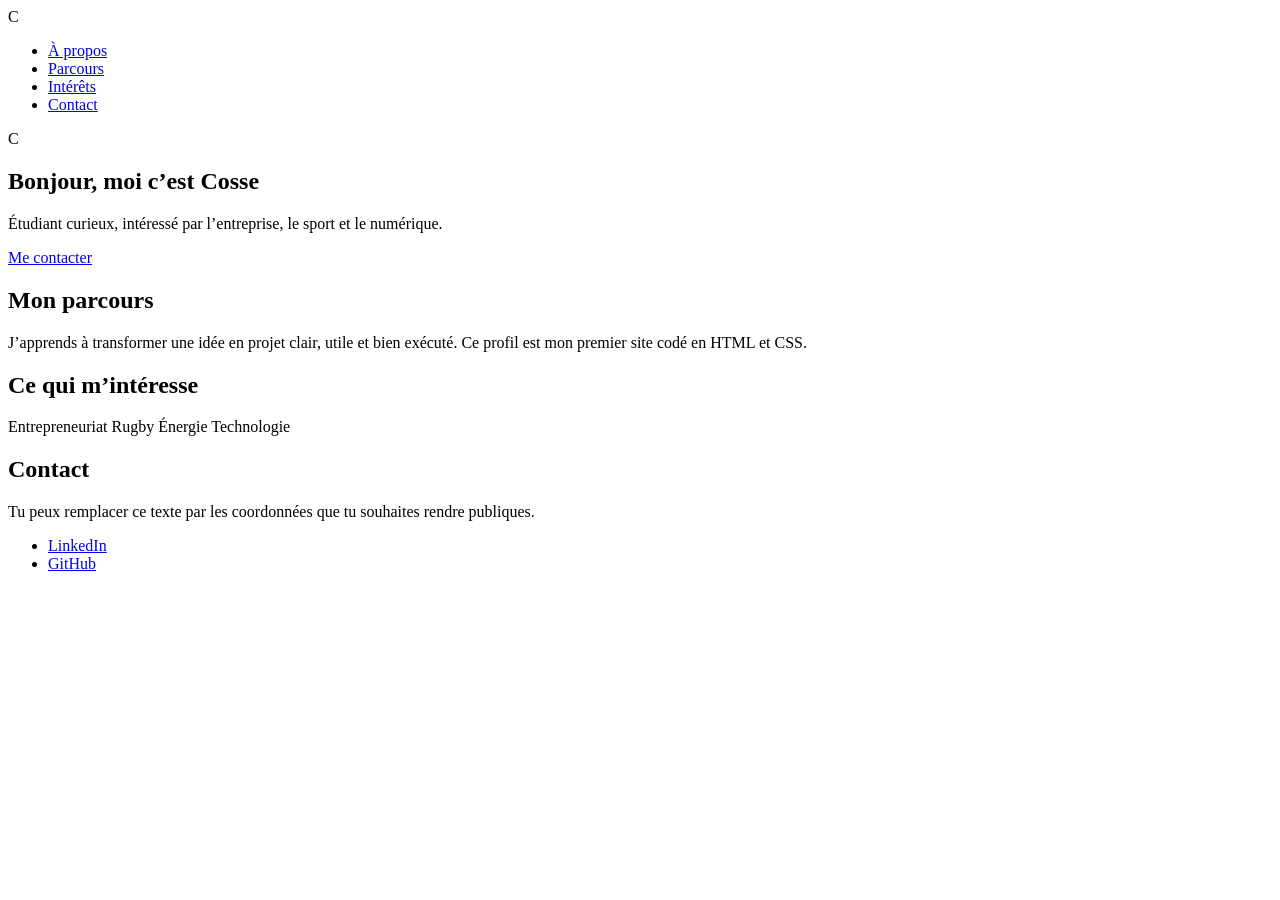
==== index.html @ 1f16dc97 "Add index.html" ====
<!DOCTYPE html>
<html lang="fr">
  <head>
    <meta charset="UTF-8">
    <meta name="viewport" content="width=device-width, initial-scale=1">
    <title>Profil de Cosse</title>
    <meta name="description" content="Profil étudiant de Cosse, réalisé en HTML et CSS.">
    <link rel="preconnect" href="https://fonts.googleapis.com">
    <link rel="preconnect" href="https://fonts.gstatic.com" crossorigin>
    <link href="https://fonts.googleapis.com/css2?family=Lora:wght@500;600&family=Open+Sans:wght@400;600;700&display=swap" rel="stylesheet">
    <link rel="stylesheet" href="style.css">
  </head>
  <body>
    <aside class="sidebar">
      <div class="avatar" aria-hidden="true">C</div>
      <nav aria-label="Navigation du profil">
        <ul class="list-unstyled">
          <li><a href="#about">À propos</a></li>
          <li><a href="#studies">Parcours</a></li>
          <li><a href="#interests">Intérêts</a></li>
          <li><a href="#contact">Contact</a></li>
        </ul>
      </nav>
    </aside>

    <main class="page-content">
      <div class="container">
        <section class="card-white text-center" id="about">
          <div class="profile-picture" role="img" aria-label="Initiale C">C</div>
          <h1>Bonjour, moi c’est Cosse</h1>
          <p class="lead">Étudiant curieux, intéressé par l’entreprise, le sport et le numérique.</p>
          <a class="btn-blue" href="#contact">Me contacter</a>
        </section>

        <section class="card-white" id="studies">
          <h2>Mon parcours</h2>
          <p>J’apprends à transformer une idée en projet clair, utile et bien exécuté. Ce profil est mon premier site codé en HTML et CSS.</p>
        </section>

        <section class="card-white" id="interests">
          <h2>Ce qui m’intéresse</h2>
          <div class="tag-list">
            <span class="tag">Entrepreneuriat</span>
            <span class="tag">Rugby</span>
            <span class="tag">Énergie</span>
            <span class="tag">Technologie</span>
          </div>
        </section>

        <section class="card-white" id="contact">
          <h2>Contact</h2>
          <p>Tu peux remplacer ce texte par les coordonnées que tu souhaites rendre publiques.</p>
          <ul class="list-inline">
            <li><a href="#">LinkedIn</a></li>
            <li><a href="#">GitHub</a></li>
          </ul>
        </section>
      </div>
    </main>
  </body>
</html>
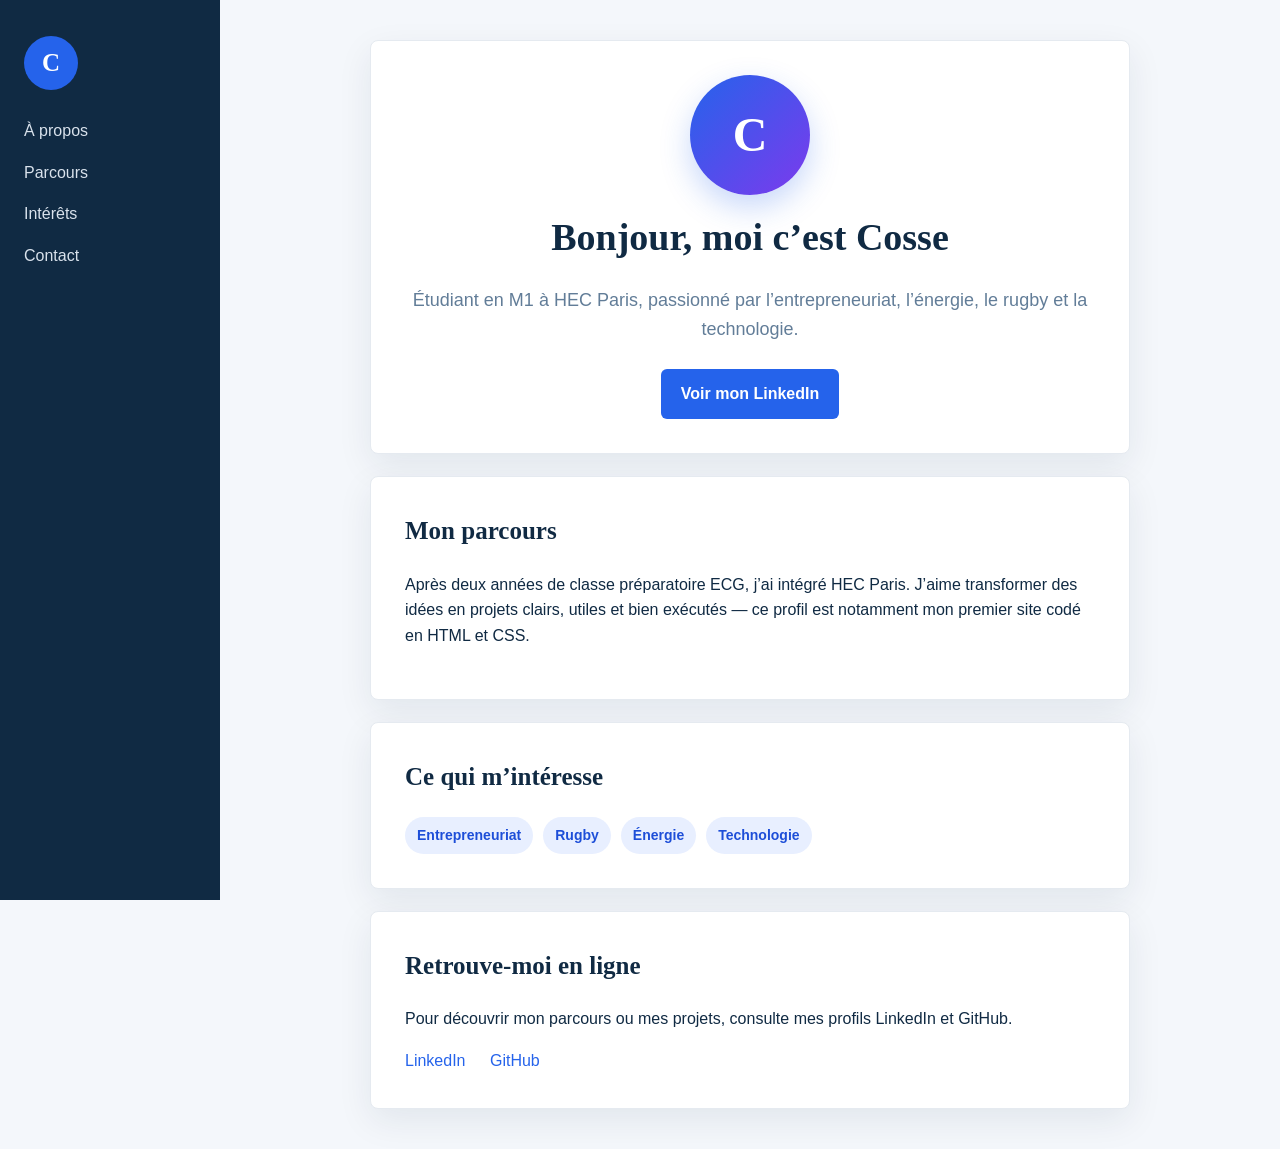
==== commit d3bd81a8: "Complete profile content and social links" ====
--- a/index.html
+++ b/index.html
@@ -26,15 +26,15 @@
     <main class="page-content">
       <div class="container">
         <section class="card-white text-center" id="about">
-          <div class="profile-picture" role="img" aria-label="Initiale C">C</div>
+          <div class="profile-picture" role="img" aria-label="Monogramme de Cosse">C</div>
           <h1>Bonjour, moi c’est Cosse</h1>
-          <p class="lead">Étudiant curieux, intéressé par l’entreprise, le sport et le numérique.</p>
-          <a class="btn-blue" href="#contact">Me contacter</a>
+          <p class="lead">Étudiant en M1 à HEC Paris, passionné par l’entrepreneuriat, l’énergie, le rugby et la technologie.</p>
+          <a class="btn-blue" href="https://www.linkedin.com/in/cosse-appel-686ba7332/" target="_blank" rel="noopener noreferrer">Voir mon LinkedIn</a>
         </section>
 
         <section class="card-white" id="studies">
           <h2>Mon parcours</h2>
-          <p>J’apprends à transformer une idée en projet clair, utile et bien exécuté. Ce profil est mon premier site codé en HTML et CSS.</p>
+          <p>Après deux années de classe préparatoire ECG, j’ai intégré HEC Paris. J’aime transformer des idées en projets clairs, utiles et bien exécutés — ce profil est notamment mon premier site codé en HTML et CSS.</p>
         </section>
 
         <section class="card-white" id="interests">
@@ -48,11 +48,11 @@
         </section>
 
         <section class="card-white" id="contact">
-          <h2>Contact</h2>
-          <p>Tu peux remplacer ce texte par les coordonnées que tu souhaites rendre publiques.</p>
+          <h2>Retrouve-moi en ligne</h2>
+          <p>Pour découvrir mon parcours ou mes projets, consulte mes profils LinkedIn et GitHub.</p>
           <ul class="list-inline">
-            <li><a href="#">LinkedIn</a></li>
-            <li><a href="#">GitHub</a></li>
+            <li><a href="https://www.linkedin.com/in/cosse-appel-686ba7332/" target="_blank" rel="noopener noreferrer">LinkedIn</a></li>
+            <li><a href="https://github.com/Cosske" target="_blank" rel="noopener noreferrer">GitHub</a></li>
           </ul>
         </section>
       </div>
--- a/style.css
+++ b/style.css
@@ -0,0 +1,68 @@
+:root {
+  --navy: #102a43;
+  --blue: #2563eb;
+  --blue-dark: #1d4ed8;
+  --paper: #f4f7fb;
+  --white: #ffffff;
+  --muted: #627d98;
+}
+
+* { box-sizing: border-box; }
+html { scroll-behavior: smooth; }
+body {
+  margin: 0;
+  color: var(--navy);
+  background: var(--paper);
+  font-family: "Open Sans", sans-serif;
+  font-size: 16px;
+  line-height: 1.6;
+}
+h1, h2 { font-family: "Lora", serif; }
+h1 { margin: 12px 0; font-size: 38px; }
+h2 { margin-top: 0; font-size: 25px; }
+a { color: var(--blue); text-decoration: none; transition: color 0.3s ease, transform 0.3s ease; }
+a:hover { color: var(--blue-dark); }
+
+.sidebar {
+  position: fixed;
+  inset: 0 auto 0 0;
+  width: 220px;
+  padding: 36px 24px;
+  color: white;
+  background: var(--navy);
+}
+.avatar, .profile-picture {
+  display: grid;
+  place-items: center;
+  border-radius: 50%;
+  font-family: "Lora", serif;
+  font-weight: 600;
+}
+.avatar { width: 54px; height: 54px; margin-bottom: 28px; background: var(--blue); font-size: 25px; }
+.profile-picture { width: 120px; height: 120px; margin: 0 auto; color: white; background: linear-gradient(135deg, var(--blue), #7c3aed); font-size: 48px; box-shadow: 0 12px 30px rgba(37, 99, 235, 0.25); }
+.list-unstyled, .list-inline { margin: 0; padding-left: 0; list-style: none; }
+.list-unstyled li { margin: 16px 0; }
+.sidebar a { color: #d9e2ec; }
+.sidebar a:hover { color: white; }
+.page-content { margin-left: 220px; }
+.container { width: min(760px, calc(100% - 40px)); margin: 40px auto; }
+.card-white { margin: 22px 0; padding: 34px; background: var(--white); border: 1px solid #e5eaf0; border-radius: 8px; box-shadow: 0 12px 35px rgba(16, 42, 67, 0.08); transition: transform 0.3s ease, box-shadow 0.3s ease; }
+.card-white:hover { transform: translateY(-2px); box-shadow: 0 16px 40px rgba(16, 42, 67, 0.12); }
+.text-center { text-align: center; }
+.lead { color: var(--muted); font-size: 18px; }
+.btn-blue { display: inline-block; margin-top: 8px; padding: 12px 20px; color: white; background: var(--blue); border-radius: 6px; font-weight: 700; }
+.btn-blue:hover { color: white; background: var(--blue-dark); transform: translateY(-1px); }
+.tag-list { display: flex; flex-wrap: wrap; gap: 10px; }
+.tag { padding: 7px 12px; color: var(--blue-dark); background: #e8efff; border-radius: 999px; font-size: 14px; font-weight: 600; }
+.list-inline li { display: inline; padding-right: 20px; }
+
+@media (max-width: 720px) {
+  .sidebar { position: static; width: 100%; padding: 18px 24px; }
+  .sidebar .avatar { display: none; }
+  .sidebar ul { display: flex; flex-wrap: wrap; gap: 14px; }
+  .sidebar li { margin: 0; }
+  .page-content { margin-left: 0; }
+  .container { width: min(100% - 24px, 560px); margin: 20px auto; }
+  .card-white { padding: 25px; }
+  h1 { font-size: 30px; }
+}
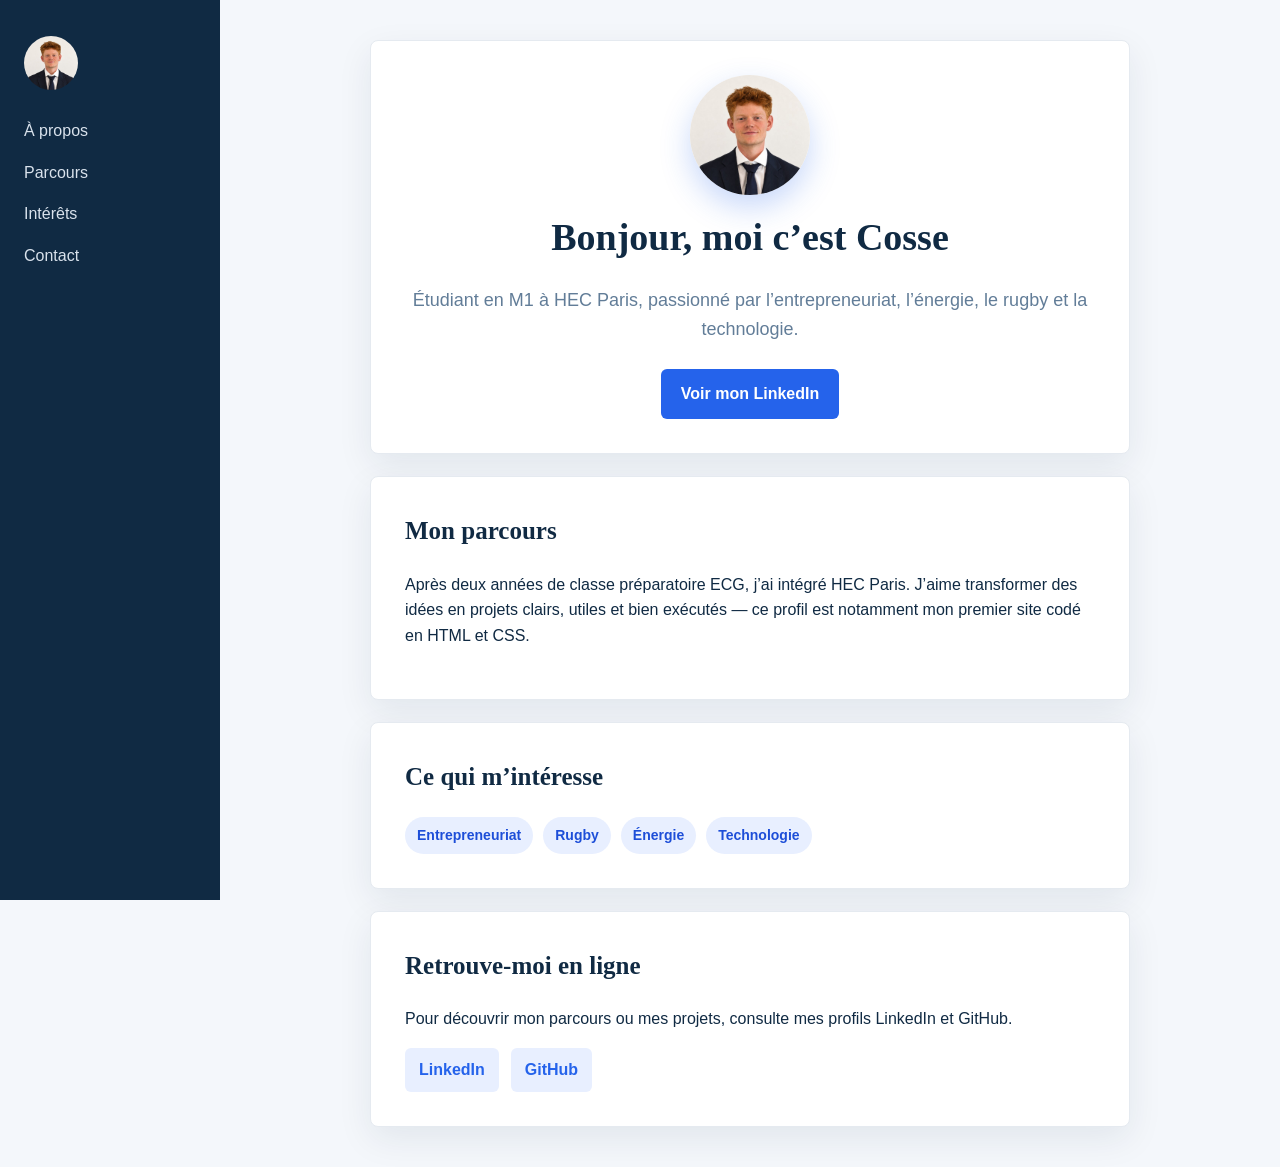
==== commit 87709b78: "Display real profile portrait" ====
--- a/index.html
+++ b/index.html
@@ -12,7 +12,7 @@
   </head>
   <body>
     <aside class="sidebar">
-      <div class="avatar" aria-hidden="true">C</div>
+      <img class="avatar" src="images/profile.jpg" alt="Cosse">
       <nav aria-label="Navigation du profil">
         <ul class="list-unstyled">
           <li><a href="#about">À propos</a></li>
@@ -26,7 +26,7 @@
     <main class="page-content">
       <div class="container">
         <section class="card-white text-center" id="about">
-          <div class="profile-picture" role="img" aria-label="Monogramme de Cosse">C</div>
+          <img class="profile-picture" src="images/profile.jpg" alt="Portrait de Cosse">
           <h1>Bonjour, moi c’est Cosse</h1>
           <p class="lead">Étudiant en M1 à HEC Paris, passionné par l’entrepreneuriat, l’énergie, le rugby et la technologie.</p>
           <a class="btn-blue" href="https://www.linkedin.com/in/cosse-appel-686ba7332/" target="_blank" rel="noopener noreferrer">Voir mon LinkedIn</a>
--- a/style.css
+++ b/style.css
@@ -54,7 +54,9 @@
 .btn-blue:hover { color: white; background: var(--blue-dark); transform: translateY(-1px); }
 .tag-list { display: flex; flex-wrap: wrap; gap: 10px; }
 .tag { padding: 7px 12px; color: var(--blue-dark); background: #e8efff; border-radius: 999px; font-size: 14px; font-weight: 600; }
-.list-inline li { display: inline; padding-right: 20px; }
+.list-inline { display: flex; flex-wrap: wrap; gap: 12px; }
+.list-inline li { display: inline; }
+.list-inline a { display: inline-block; padding: 9px 14px; background: #e8efff; border-radius: 6px; font-weight: 700; }
 
 @media (max-width: 720px) {
   .sidebar { position: static; width: 100%; padding: 18px 24px; }
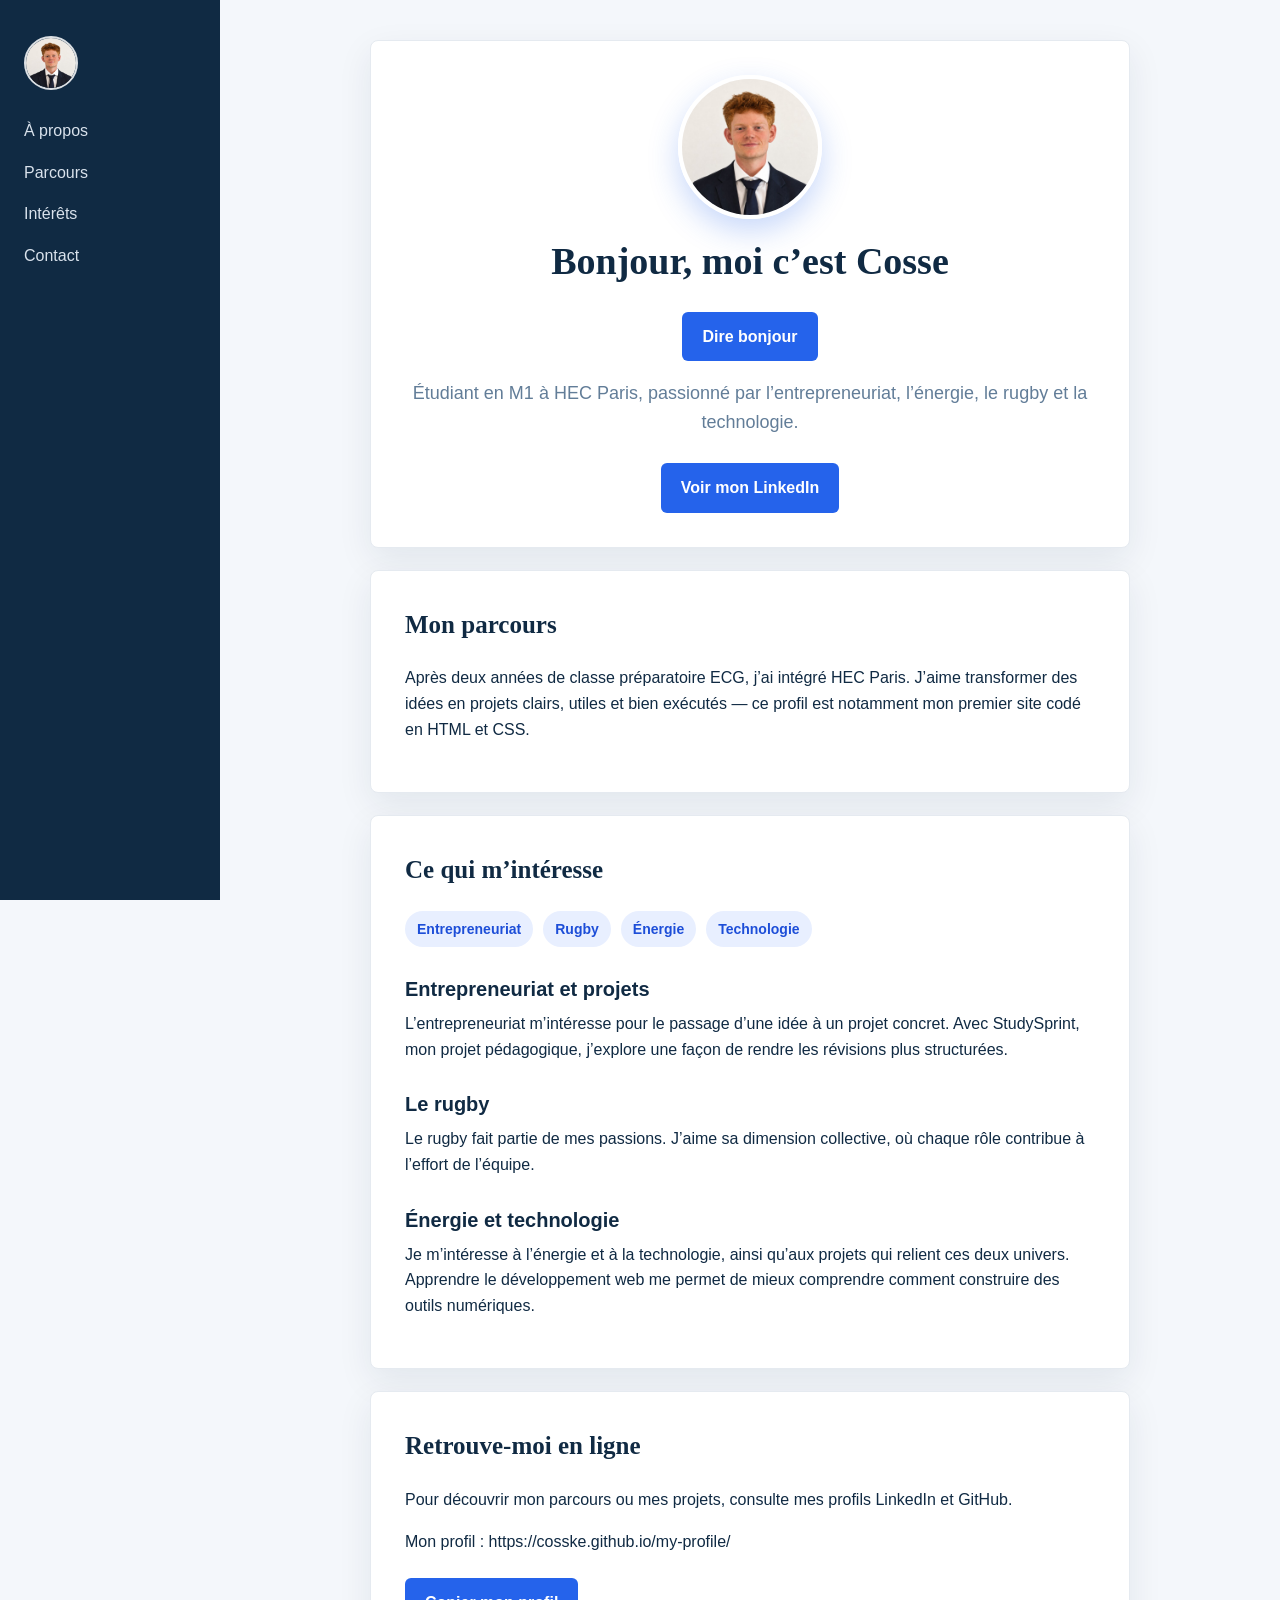
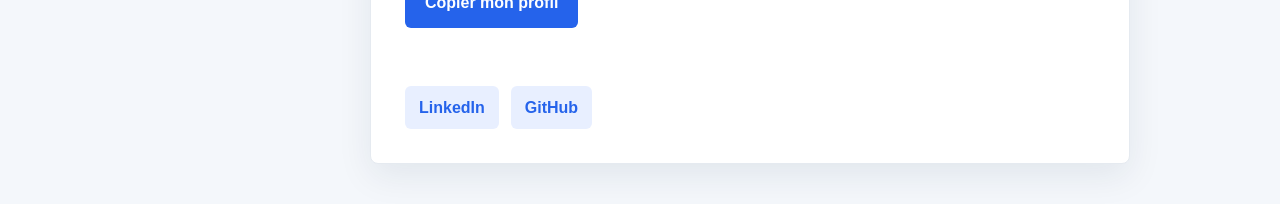
==== commit 727a9b53: "Compléter les trois passions et intégrer les interactions du cours" ====
--- a/index.html
+++ b/index.html
@@ -27,7 +27,8 @@
       <div class="container">
         <section class="card-white text-center" id="about">
           <img class="profile-picture" src="images/profile.jpg" alt="Portrait de Cosse">
-          <h1>Bonjour, moi c’est Cosse</h1>
+          <h1 class="page-title">Bonjour, moi c’est Cosse</h1>
+          <button class="btn-blue shout-button" type="button">Dire bonjour</button>
           <p class="lead">Étudiant en M1 à HEC Paris, passionné par l’entrepreneuriat, l’énergie, le rugby et la technologie.</p>
           <a class="btn-blue" href="https://www.linkedin.com/in/cosse-appel-686ba7332/" target="_blank" rel="noopener noreferrer">Voir mon LinkedIn</a>
         </section>
@@ -45,11 +46,26 @@
             <span class="tag">Énergie</span>
             <span class="tag">Technologie</span>
           </div>
+          <section class="interest-detail">
+            <h3>Entrepreneuriat et projets</h3>
+            <p>L’entrepreneuriat m’intéresse pour le passage d’une idée à un projet concret. Avec StudySprint, mon projet pédagogique, j’explore une façon de rendre les révisions plus structurées.</p>
+          </section>
+          <section class="interest-detail">
+            <h3>Le rugby</h3>
+            <p>Le rugby fait partie de mes passions. J’aime sa dimension collective, où chaque rôle contribue à l’effort de l’équipe.</p>
+          </section>
+          <section class="interest-detail">
+            <h3>Énergie et technologie</h3>
+            <p>Je m’intéresse à l’énergie et à la technologie, ainsi qu’aux projets qui relient ces deux univers. Apprendre le développement web me permet de mieux comprendre comment construire des outils numériques.</p>
+          </section>
         </section>
 
         <section class="card-white" id="contact">
           <h2>Retrouve-moi en ligne</h2>
           <p>Pour découvrir mon parcours ou mes projets, consulte mes profils LinkedIn et GitHub.</p>
+          <p class="profile-link">Mon profil : <span class="email">https://cosske.github.io/my-profile/</span></p>
+          <button class="btn-blue copy-email" type="button">Copier mon profil</button>
+          <p class="copy-status" role="status" aria-live="polite"></p>
           <ul class="list-inline">
             <li><a href="https://www.linkedin.com/in/cosse-appel-686ba7332/" target="_blank" rel="noopener noreferrer">LinkedIn</a></li>
             <li><a href="https://github.com/Cosske" target="_blank" rel="noopener noreferrer">GitHub</a></li>
@@ -57,5 +73,6 @@
         </section>
       </div>
     </main>
+    <script src="behavior.js"></script>
   </body>
 </html>
--- a/style.css
+++ b/style.css
@@ -32,14 +32,12 @@
   background: var(--navy);
 }
 .avatar, .profile-picture {
-  display: grid;
-  place-items: center;
+  display: block;
+  object-fit: cover;
   border-radius: 50%;
-  font-family: "Lora", serif;
-  font-weight: 600;
 }
-.avatar { width: 54px; height: 54px; margin-bottom: 28px; background: var(--blue); font-size: 25px; }
-.profile-picture { width: 120px; height: 120px; margin: 0 auto; color: white; background: linear-gradient(135deg, var(--blue), #7c3aed); font-size: 48px; box-shadow: 0 12px 30px rgba(37, 99, 235, 0.25); }
+.avatar { width: 54px; height: 54px; margin-bottom: 28px; border: 2px solid rgba(255,255,255,.85); }
+.profile-picture { width: 144px; height: 144px; margin: 0 auto; border: 4px solid white; box-shadow: 0 12px 30px rgba(37, 99, 235, 0.25); }
 .list-unstyled, .list-inline { margin: 0; padding-left: 0; list-style: none; }
 .list-unstyled li { margin: 16px 0; }
 .sidebar a { color: #d9e2ec; }
@@ -68,3 +66,15 @@
   .card-white { padding: 25px; }
   h1 { font-size: 30px; }
 }
+
+button { font: inherit; cursor: pointer; border: 0; }
+button:focus-visible, a:focus-visible { outline: 3px solid #d97706; outline-offset: 4px; }
+.interest-detail { margin-top: 26px; }
+.interest-detail h3 { margin-bottom: 6px; font-size: 20px; }
+.interest-detail p { margin-top: 0; }
+.profile-link { overflow-wrap: anywhere; }
+.copy-status { min-height: 1.6em; color: var(--muted); }
+@media (prefers-reduced-motion: reduce) {
+  html { scroll-behavior: auto; }
+  *, *::before, *::after { transition: none !important; }
+}
